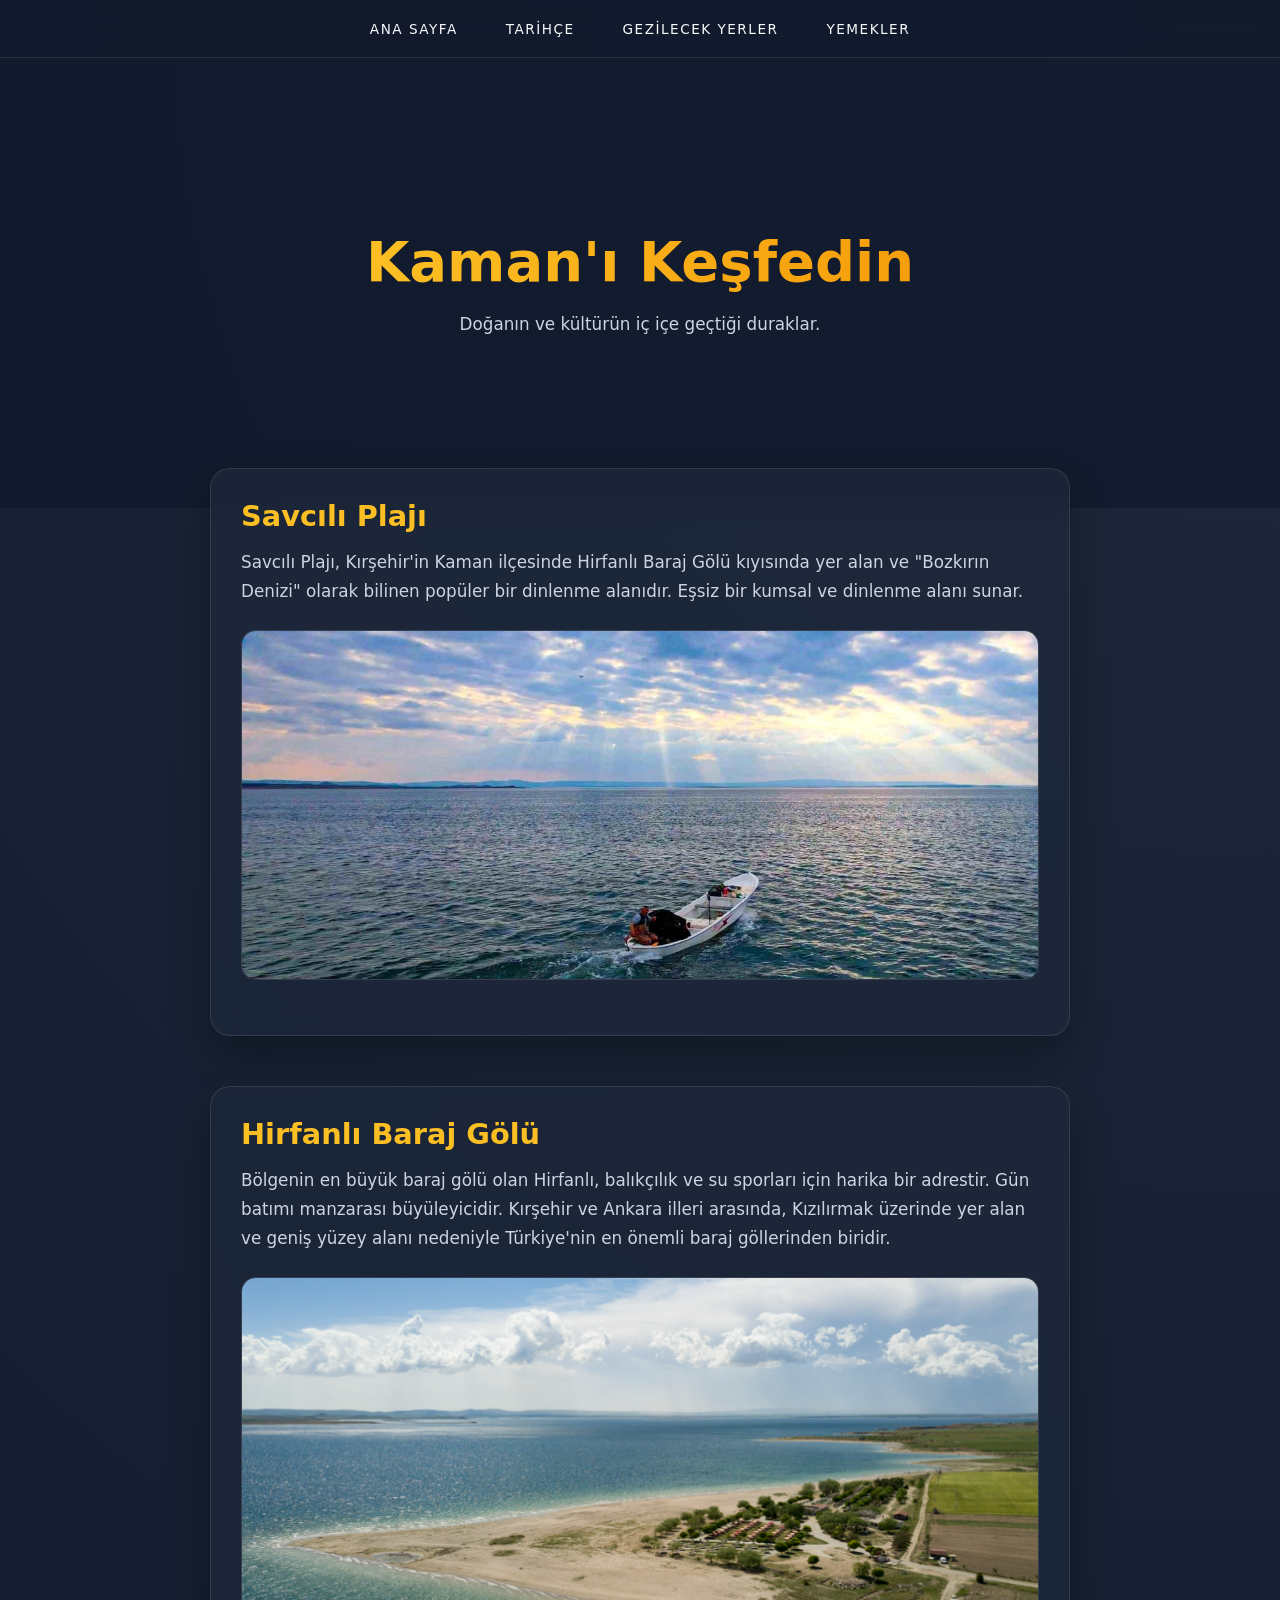
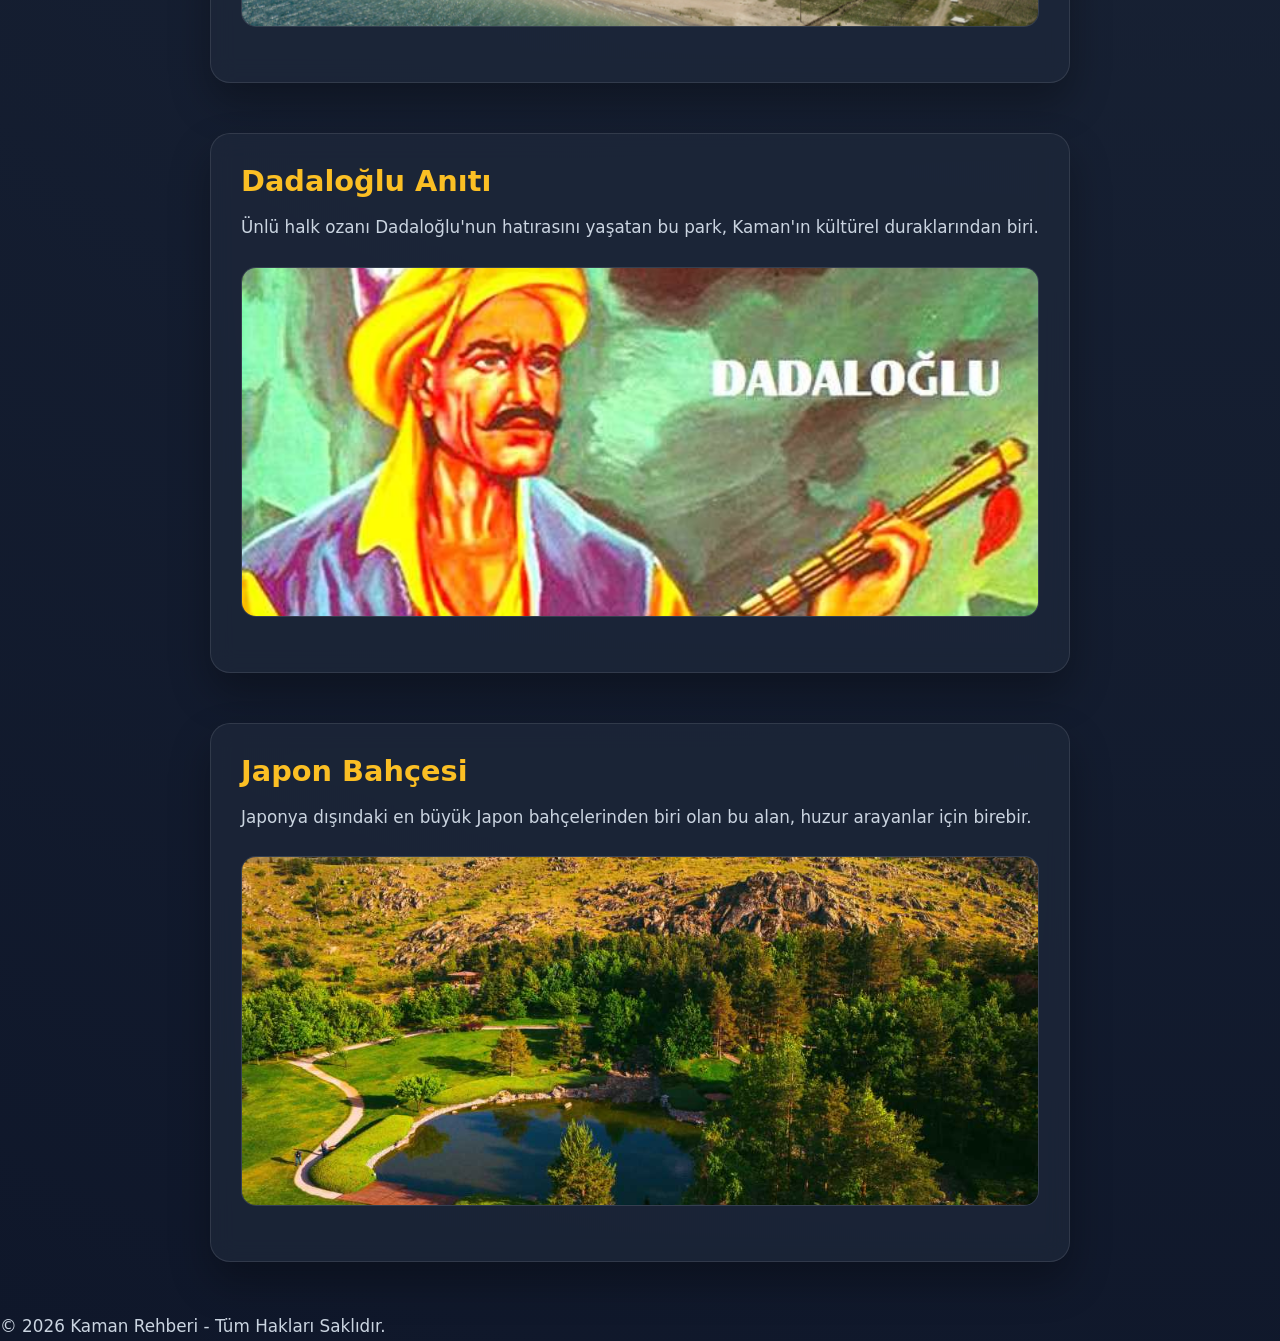
==== gezilecek-yerler.html @ 43c22f0d "Add files via upload" ====
<!DOCTYPE html>
<html lang="tr">
<head>
    <meta charset="UTF-8">
    <meta name="viewport" content="width=device-width, initial-scale=1.0">
    <title>Gezilecek Yerler | Kaman Rehberi</title>
    <link rel="stylesheet" href="style.css">
</head>
<body>
    <header>
        <nav>
            <ul>
                <li><a href="index.html">Ana Sayfa</a></li>
                <li><a href="tarih.html">Tarihçe</a></li>
                <li><a href="gezilecek-yerler.html">Gezilecek Yerler</a></li>
                <li><a href="yemekler.html">Yemekler</a></li>
            </ul>
        </nav>
    </header>

    <main>
        <section class="hero">
            <h1>Kaman'ı Keşfedin</h1>
            <p>Doğanın ve kültürün iç içe geçtiği duraklar.</p>
        </section>

        <section class="container">
            <!-- 1. DURAK -->
            <div class="glass-card">
                <h2>Savcılı Plajı</h2>
                <p>Savcılı Plajı, Kırşehir'in Kaman ilçesinde Hirfanlı Baraj Gölü kıyısında yer alan ve "Bozkırın Denizi" olarak bilinen popüler bir dinlenme alanıdır. Eşsiz bir kumsal ve dinlenme alanı sunar.</p>
                <div class="img-box">
                    <img src="savcili.jpg" alt="Savcılı Plajı">
                </div>
            </div>

            <!-- 2. DURAK -->
            <div class="glass-card">
                <h2>Hirfanlı Baraj Gölü</h2>
                <p>Bölgenin en büyük baraj gölü olan Hirfanlı, balıkçılık ve su sporları için harika bir adrestir. Gün batımı manzarası büyüleyicidir. Kırşehir ve Ankara illeri arasında, Kızılırmak üzerinde yer alan ve geniş yüzey alanı nedeniyle Türkiye'nin en önemli baraj göllerinden biridir.</p>
                <div class="img-box">
                    <img src="hirfanlı.png" alt="Hirfanlı Barajı">
                </div>
            </div>

            <!-- 3. DURAK -->
            <div class="glass-card">
                <h2>Dadaloğlu Anıtı</h2>
                <p>Ünlü halk ozanı Dadaloğlu'nun hatırasını yaşatan bu park, Kaman'ın kültürel duraklarından biri.</p>
                <div class="img-box">
                    <img src="dadaloglu.jpg" alt="Dadaloğlu Anıtı">
                </div>
            </div>

            <!-- 4. DURAK -->
            <div class="glass-card">
                <h2>Japon Bahçesi</h2>
                <p>Japonya dışındaki en büyük Japon bahçelerinden biri olan bu alan, huzur arayanlar için birebir.</p>
                <div class="img-box">
                    <img src="japon.jpg" alt="Kaman Japon Bahçesi">
                </div>
            </div>
        </section>
    </main>

    <footer>
        <p>&copy; 2026 Kaman Rehberi - Tüm Hakları Saklıdır.</p>
    </footer>
</body>
</html>
---- style.css ----
:root {
    --primary: #fbbf24; /* Vurgu Rengi (Altın) */
    --bg-dark: #0f172a; /* Gece Mavisi Arka Plan */
    --card-bg: rgba(30, 41, 59, 0.7); /* Glassmorphism Kartlar */
    --text-main: #f8fafc; /* Ana Yazı Rengi (Fildişi Beyazı) */
    --text-muted: #cbd5e1; /* Yardımcı Yazı Rengi (Hafif Gri) */
}

* {
    margin: 0; padding: 0; box-sizing: border-box;
}

body {
    background: radial-gradient(circle at top right, #1e293b, #0f172a);
    color: var(--text-main);
    font-family: 'Inter', system-ui, sans-serif;
    min-height: 100vh;
}

/* Navigasyon */
nav {
    position: sticky; top: 0;
    backdrop-filter: blur(10px);
    background: rgba(15, 23, 42, 0.8);
    padding: 1.2rem;
    z-index: 1000;
    border-bottom: 1px solid rgba(255,255,255,0.1);
}

nav ul {
    display: flex; justify-content: center; gap: 3rem; list-style: none;
}

nav a {
    color: var(--text-main);
    text-decoration: none;
    text-transform: uppercase;
    letter-spacing: 1.5px;
    font-size: 0.85rem;
    transition: 0.4s;
}

nav a:hover {
    color: var(--primary);
    text-shadow: 0 0 10px rgba(251, 191, 36, 0.5);
}

/* Hero Section */
.hero {
    height: 50vh;
    display: flex; flex-direction: column;
    justify-content: center; align-items: center;
    text-align: center;
    background: linear-gradient(rgba(15, 23, 42, 0.7), rgba(15, 23, 42, 0.7));
}

.hero h1 {
    font-size: 3.5rem;
    margin-bottom: 1rem;
    background: linear-gradient(to right, #fbbf24, #f59e0b);
    -webkit-background-clip: text;
    -webkit-text-fill-color: transparent;
}

/* İçerik Konteynırı */
.container {
    max-width: 900px; /* Çok yayılmaması için daralttık */
    margin: -40px auto 50px;
    padding: 0 20px;
}

.glass-card {
    background: var(--card-bg);
    backdrop-filter: blur(12px);
    border: 1px solid rgba(255,255,255,0.1);
    border-radius: 20px;
    padding: 30px;
    box-shadow: 0 20px 40px rgba(0,0,0,0.3);
}

h2 {
    color: var(--primary);
    margin-bottom: 15px;
    font-size: 1.8rem;
    display: flex;
    align-items: center;
    gap: 10px;
}

p { 
    font-size: 1.05rem; 
    line-height: 1.7; 
    color: var(--text-muted); /* Yazı artık sarı değil, daha düzgün bir beyaz/gri */
}

/* --- GALERİ DÜZENLEMESİ (2 RESİM YAN YANA VE KÜÇÜK) --- */
.image-gallery {
    display: grid;
    grid-template-columns: 1fr 1fr; /* Sadece 2 sütun yapar */
    gap: 15px;
    margin-top: 25px;
}

.gallery-item {
    height: 220px; /* Boyutları küçülttük */
    position: relative;
    overflow: hidden;
    border-radius: 12px;
    border: 1px solid rgba(255,255,255,0.1);
}

.gallery-item img {
    width: 100%;
    height: 100%;
    object-fit: cover;
    transition: transform 0.5s ease;
}

.gallery-item:hover img {
    transform: scale(1.1);
}

.overlay {
    position: absolute;
    bottom: 0; left: 0; right: 0;
    padding: 10px;
    background: rgba(0,0,0,0.6);
    color: white;
    font-size: 0.9rem;
    text-align: center;
}
.glass-card ul li {
    padding: 8px 0;
    border-bottom: 1px solid rgba(255, 255, 255, 0.05);
}
/* --- TARİH SAYFASI ÖZEL DÜZENLEMELERİ --- */

/* Kartların altına boşluk ekler, sayfayı ferahlatır */
.glass-card {
    margin-bottom: 50px; 
}

/* Resim kutusunun üst ve alt boşluğunu ayarlar */
.img-box {
    margin: 30px 0;
}

/* Kronolojik maddeleri kutu içine alır ve aralarını açar */
.timeline-item {
    padding: 15px;
    background: rgba(255, 255, 255, 0.05);
    border-radius: 10px;
    margin-bottom: 15px;
    border-left: 3px solid var(--primary);
    color: #cbd5e1;
    font-size: 1rem;
}
/* MOBİL DÜZENLEMELER (Ekran 768px'den küçükse) */
@media (max-width: 768px) {
    nav ul {
        flex-direction: column; /* Menü elemanlarını alt alta dizer */
        gap: 1rem;
        text-align: center;
    }

    .hero h1 {
        font-size: 2.2rem; /* Başlığı mobilde biraz küçültür */
    }

    .container {
        margin-top: 20px; /* Üst boşluğu mobilde daraltır */
        padding: 0 10px;
    }

    .glass-card {
        padding: 20px; /* Kart iç boşluğunu mobilde azaltır */
    }
    
    .image-gallery {
        grid-template-columns: 1fr; /* Mobilde resimleri tek sütun yapar */
    }
}
@media (max-width: 600px) {
    nav ul {
        flex-direction: column; /* Menüyü dikey yapar */
        gap: 1rem;
        padding: 10px 0;
    }
    
    nav a {
        font-size: 0.8rem;
        letter-spacing: 1px;
    }
}
/* Gezilecek Yerler Resim Kutusu Düzenlemesi */
.img-box {
    width: 100%;
    height: 350px; /* Tüm resimlerin yüksekliğini buraya sabitledik */
    background: #1e293b;
    border-radius: 15px;
    margin: 25px 0;
    overflow: hidden;
    border: 1px solid rgba(255, 255, 255, 0.1);
}

.img-box img {
    width: 100%;
    height: 100%;
    object-fit: cover; /* RESMİ EZMEDEN KUTUYA SIĞDIRAN KRİTİK KOMUT */
    transition: transform 0.5s ease;
}

/* Üzerine gelince hafif büyüme efekti */
.img-box:hover img {
    transform: scale(1.05);
}

/* Mobil cihazlar için yükseklik ayarı (Resimler çok uzun durmasın diye) */
@media (max-width: 768px) {
    .img-box {
        height: 250px;
    }
}
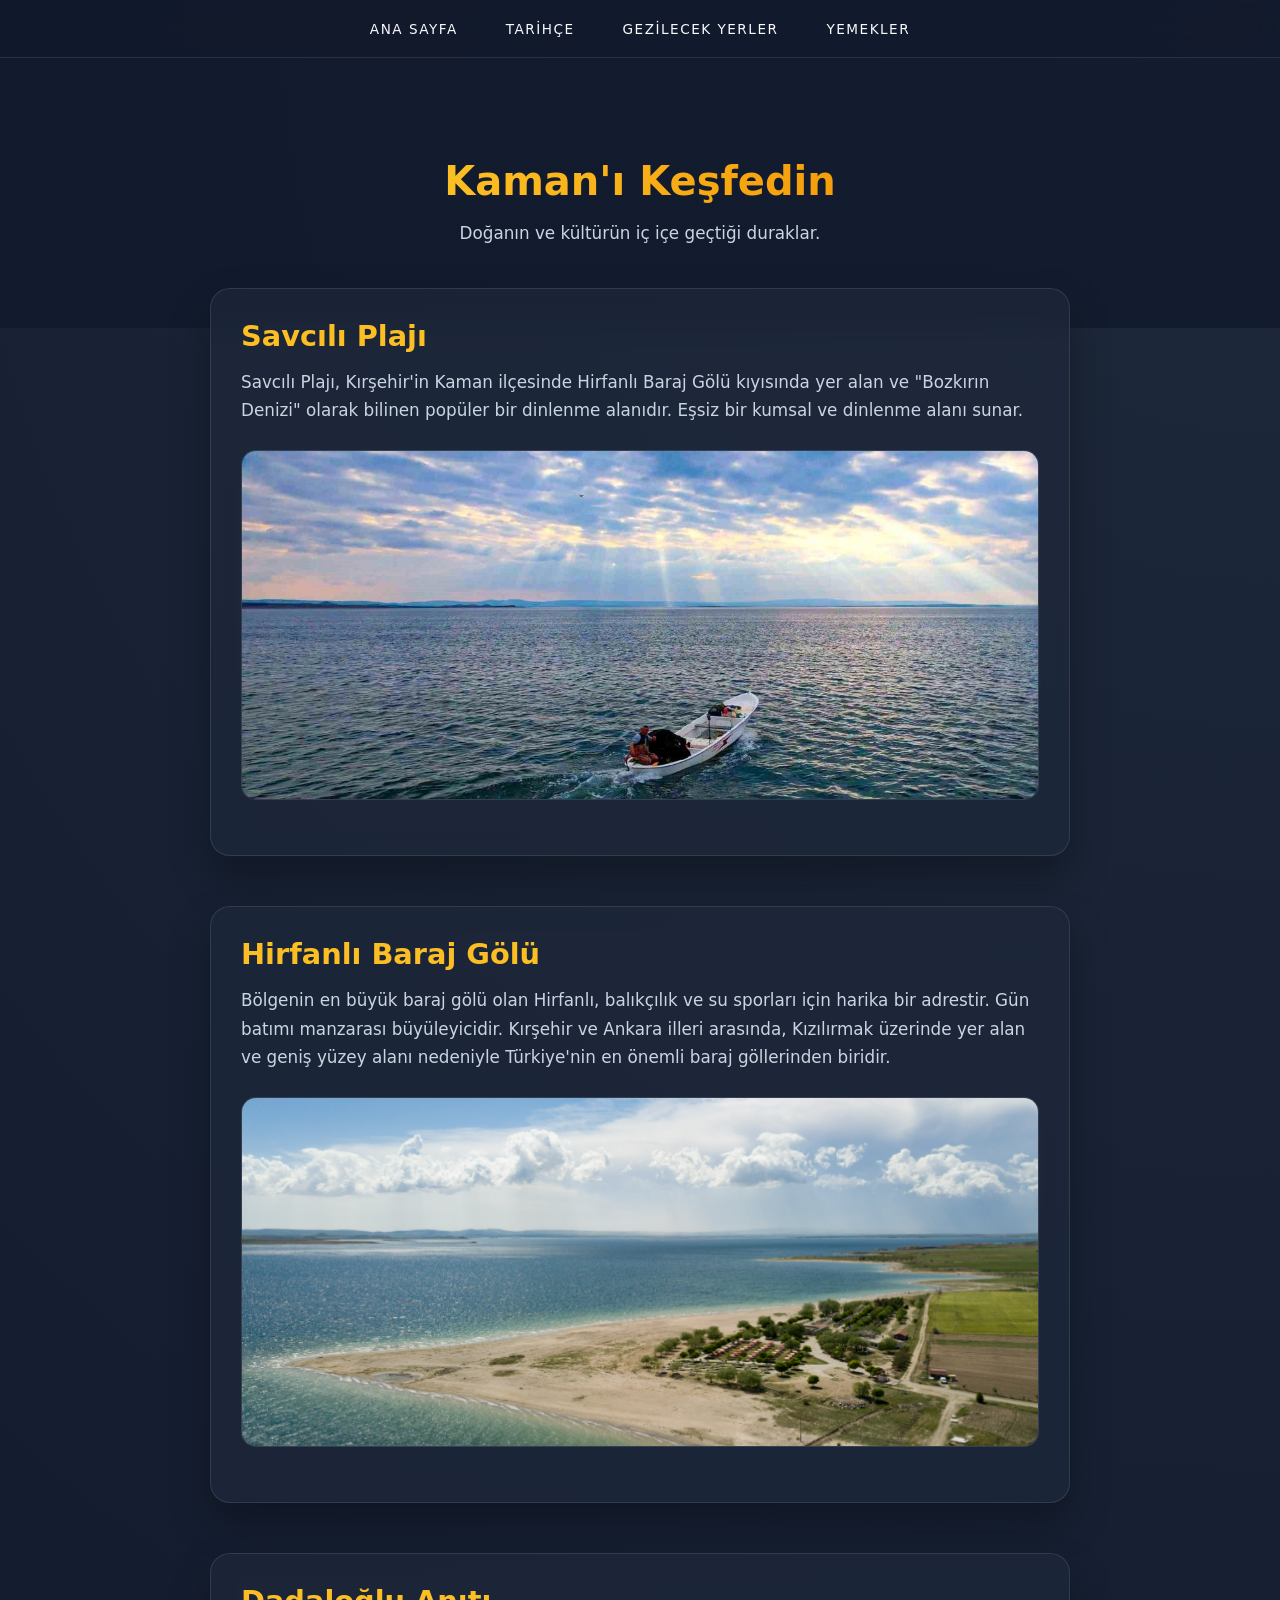
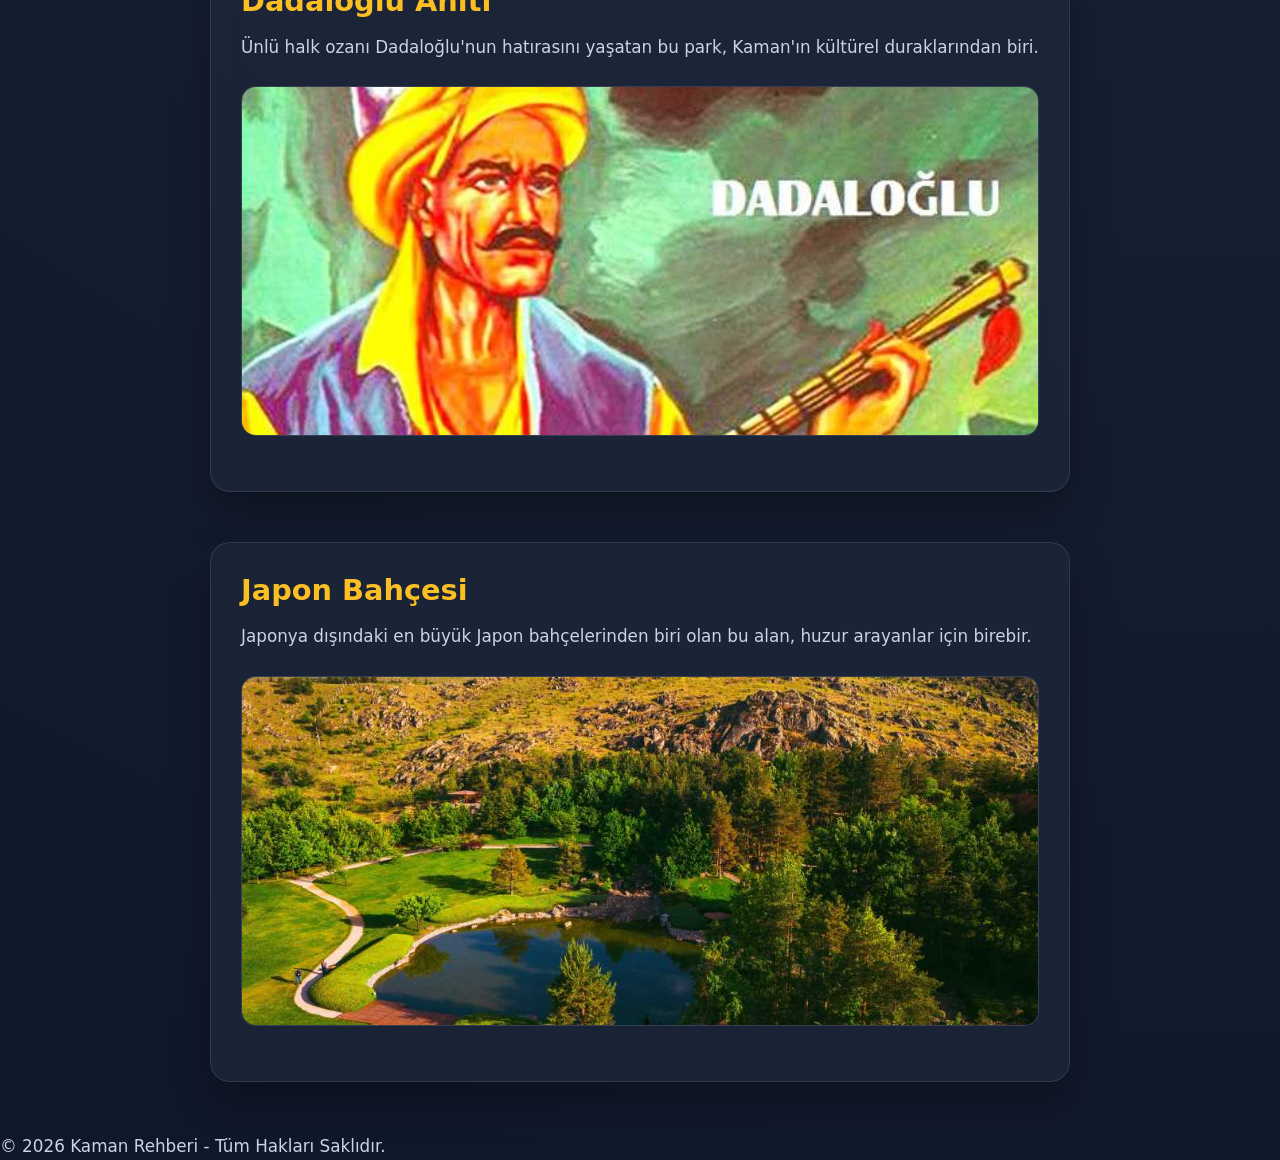
==== commit 30e5184f: "Add files via upload" ====
--- a/gezilecek-yerler.html
+++ b/gezilecek-yerler.html
@@ -4,6 +4,7 @@
     <meta charset="UTF-8">
     <meta name="viewport" content="width=device-width, initial-scale=1.0">
     <title>Gezilecek Yerler | Kaman Rehberi</title>
+    <link rel="icon" href="favicon.png" type="image/png">
     <link rel="stylesheet" href="style.css">
 </head>
 <body>
--- a/style.css
+++ b/style.css
@@ -45,18 +45,19 @@
     text-shadow: 0 0 10px rgba(251, 191, 36, 0.5);
 }
 
-/* Hero Section */
-.hero {
-    height: 50vh;
-    display: flex; flex-direction: column;
-    justify-content: center; align-items: center;
+  .hero {
+    padding: 100px 0 80px 0; /* Üstten 100px, alttan 80px boşluk vererek dengeledik */
+    display: flex; 
+    flex-direction: column;
+    justify-content: center; 
+    align-items: center;
     text-align: center;
     background: linear-gradient(rgba(15, 23, 42, 0.7), rgba(15, 23, 42, 0.7));
 }
 
 .hero h1 {
-    font-size: 3.5rem;
-    margin-bottom: 1rem;
+    font-size: 2.5rem; /* Başlığı daha kibar bir boyuta çektik */
+    margin-bottom: 15px; /* Yazının altındaki boşluğu hafif artırdık */
     background: linear-gradient(to right, #fbbf24, #f59e0b);
     -webkit-background-clip: text;
     -webkit-text-fill-color: transparent;
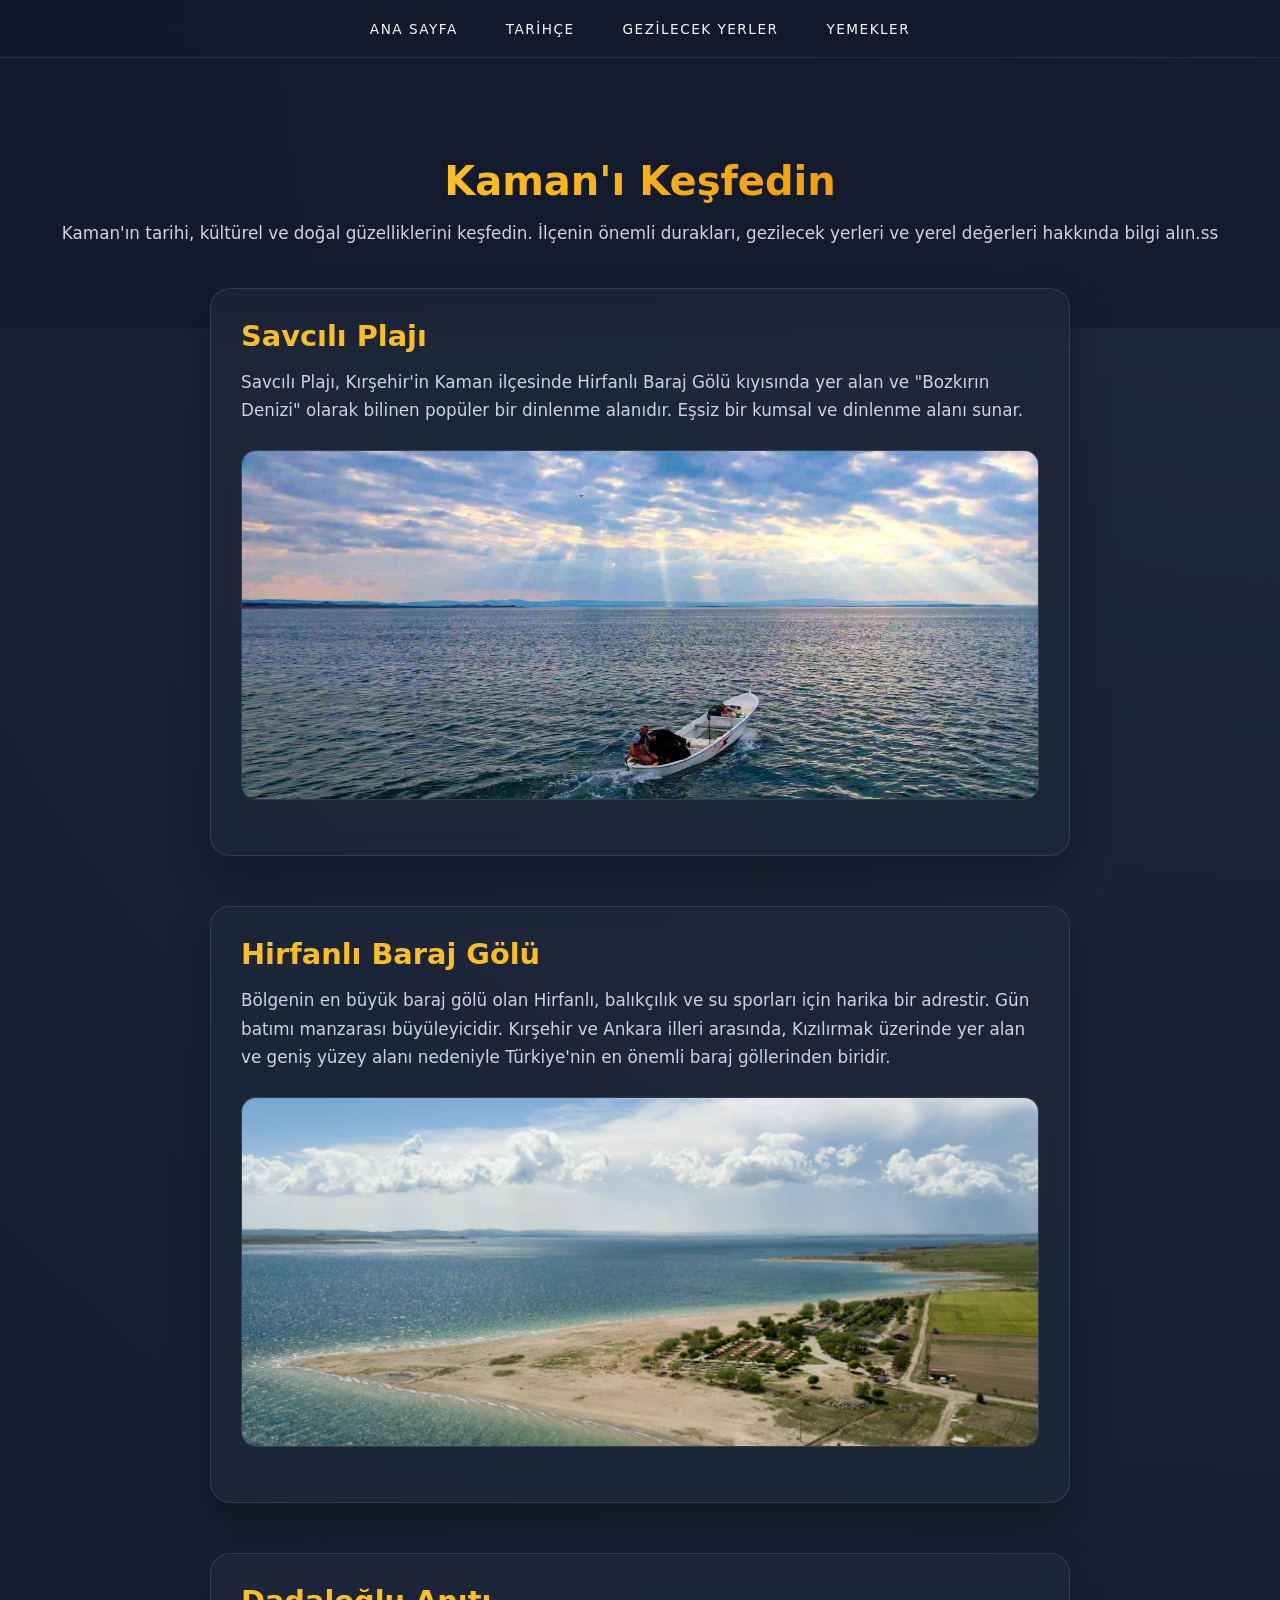
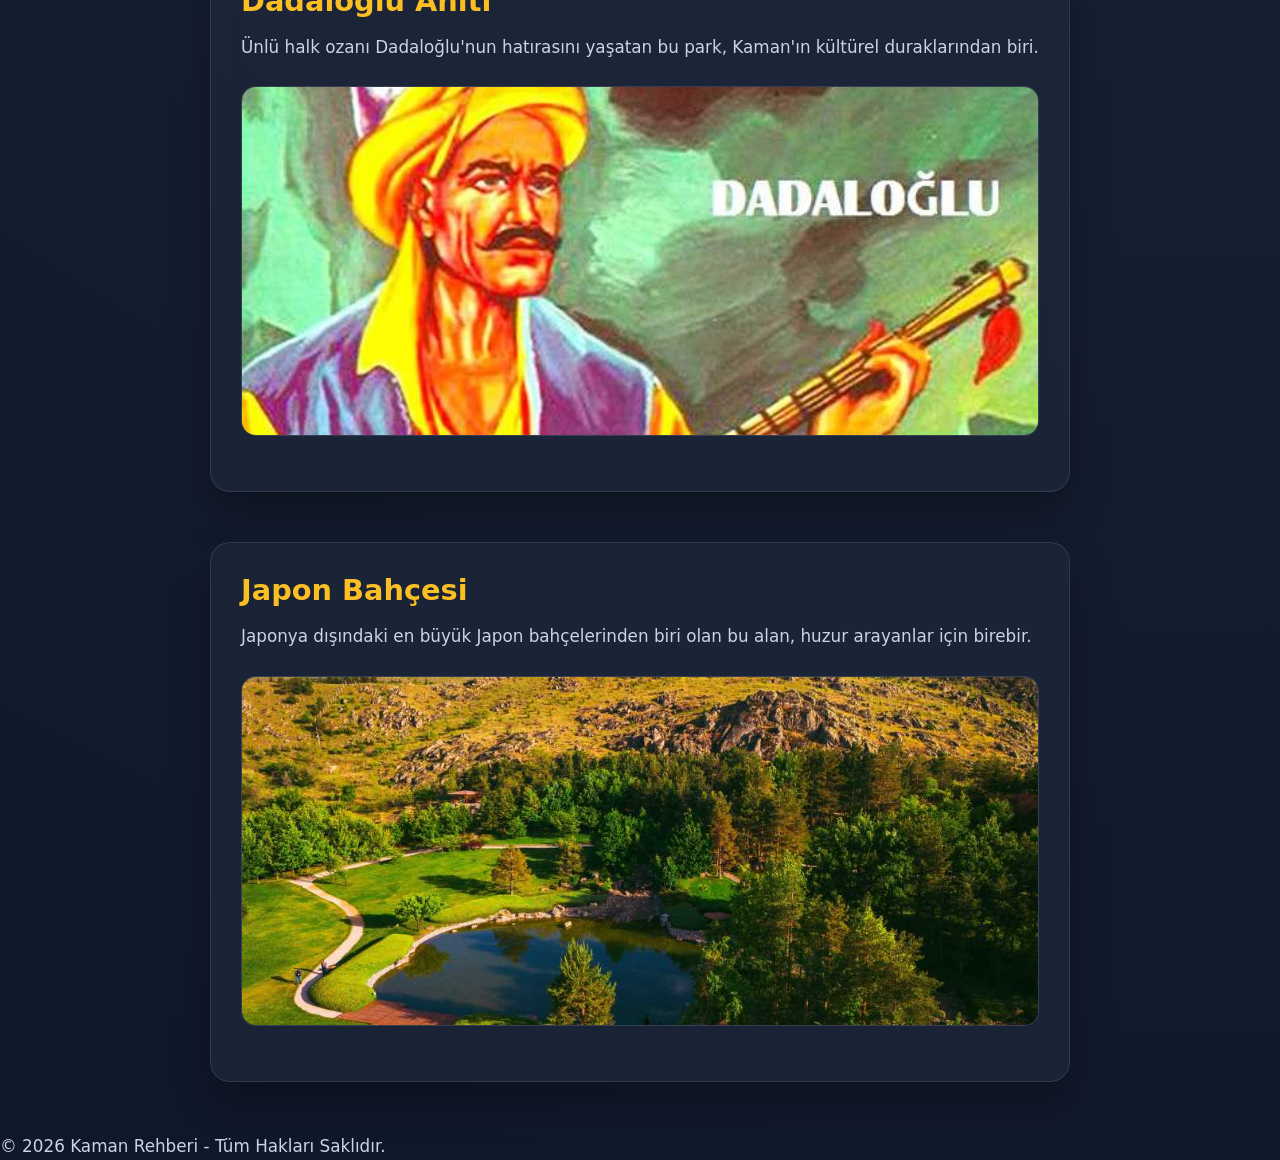
==== commit 346eb9a1: "Add files via upload" ====
--- a/gezilecek-yerler.html
+++ b/gezilecek-yerler.html
@@ -22,7 +22,7 @@
     <main>
         <section class="hero">
             <h1>Kaman'ı Keşfedin</h1>
-            <p>Doğanın ve kültürün iç içe geçtiği duraklar.</p>
+            <p>Kaman'ın tarihi, kültürel ve doğal güzelliklerini keşfedin. İlçenin önemli durakları, gezilecek yerleri ve yerel değerleri hakkında bilgi alın.ss</p>
         </section>
 
         <section class="container">
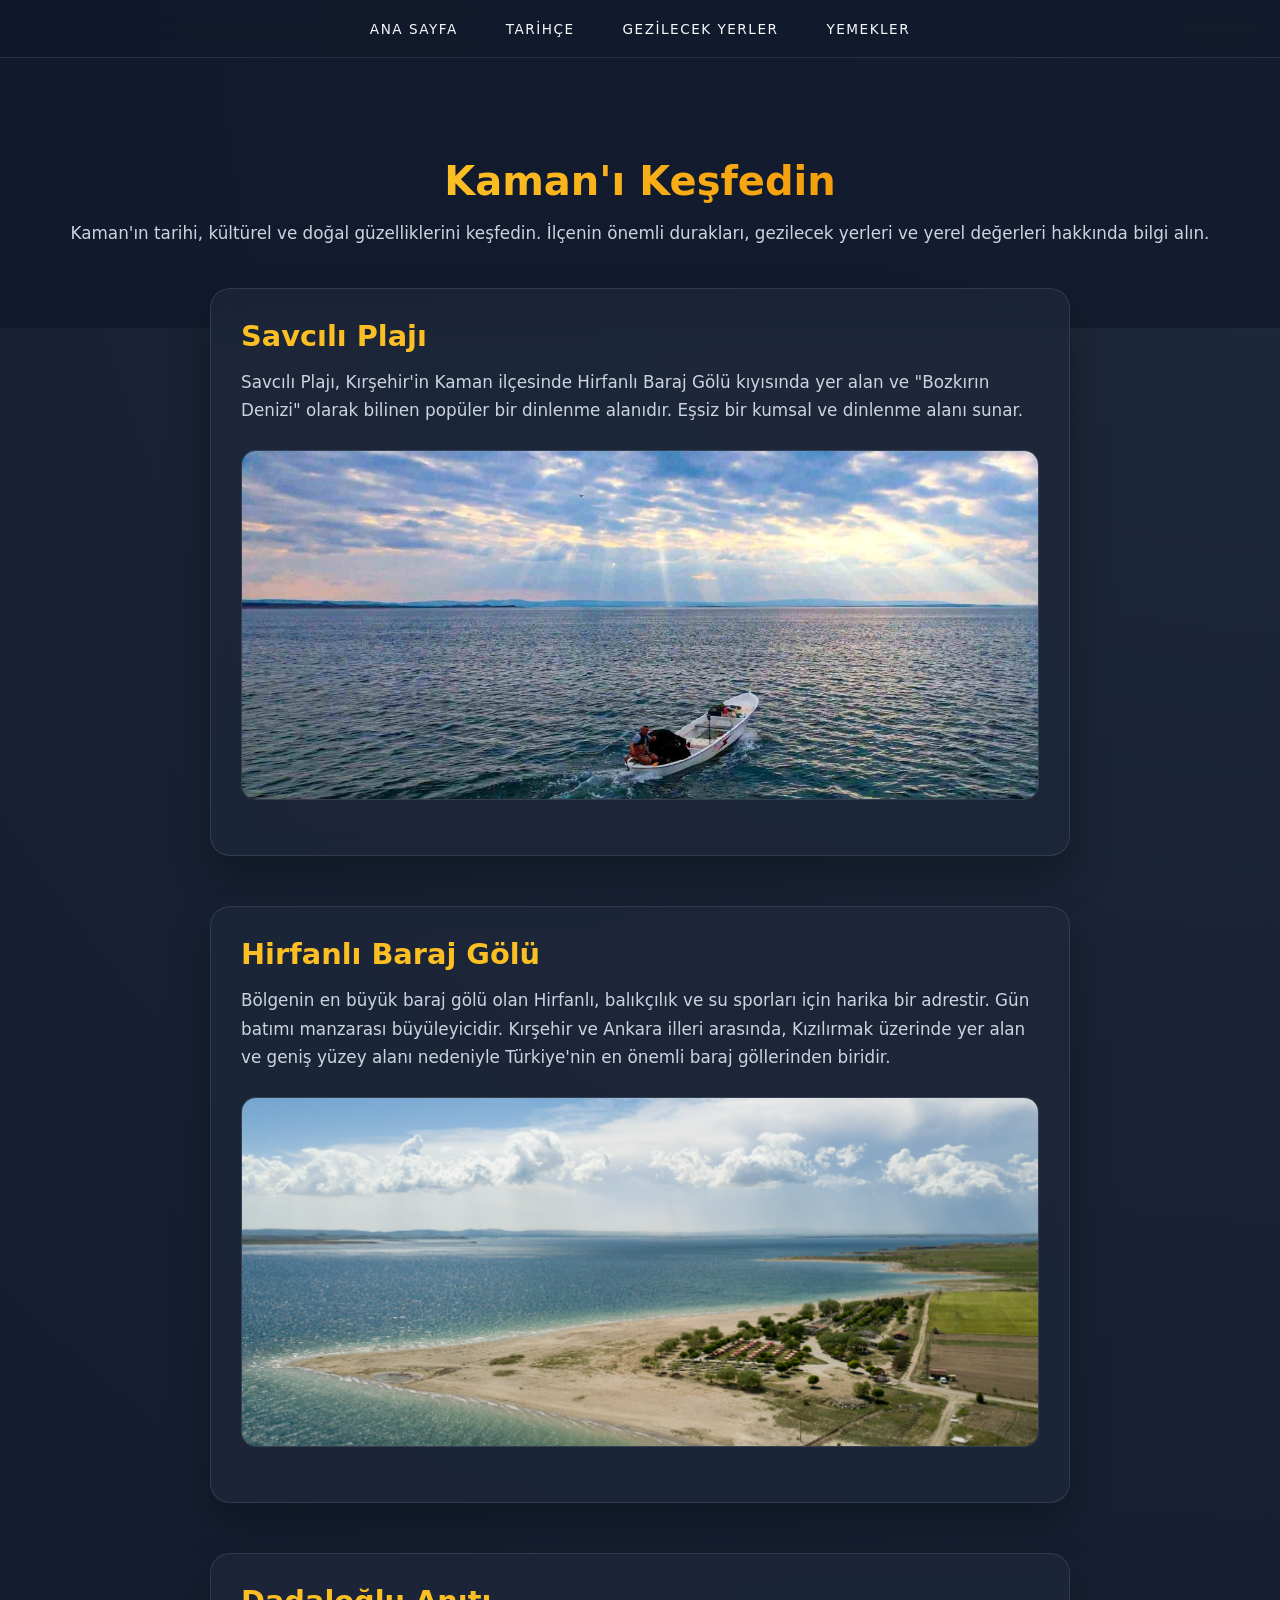
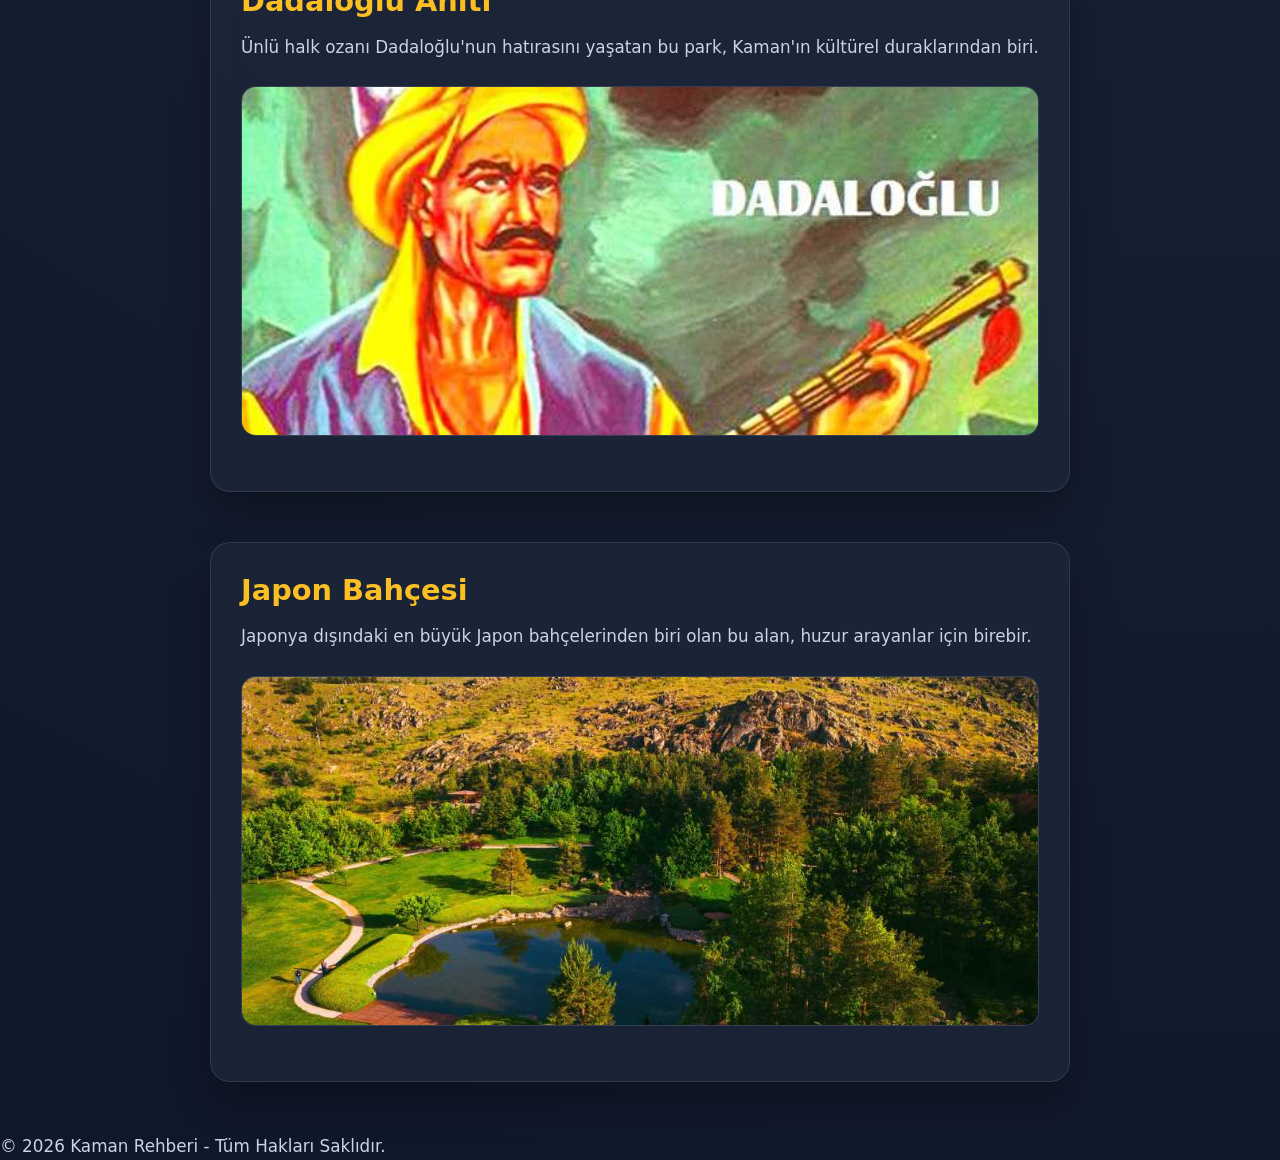
==== commit 415647fa: "Add files via upload" ====
--- a/gezilecek-yerler.html
+++ b/gezilecek-yerler.html
@@ -22,7 +22,7 @@
     <main>
         <section class="hero">
             <h1>Kaman'ı Keşfedin</h1>
-            <p>Kaman'ın tarihi, kültürel ve doğal güzelliklerini keşfedin. İlçenin önemli durakları, gezilecek yerleri ve yerel değerleri hakkında bilgi alın.ss</p>
+            <p>Kaman'ın tarihi, kültürel ve doğal güzelliklerini keşfedin. İlçenin önemli durakları, gezilecek yerleri ve yerel değerleri hakkında bilgi alın.</p>
         </section>
 
         <section class="container">
